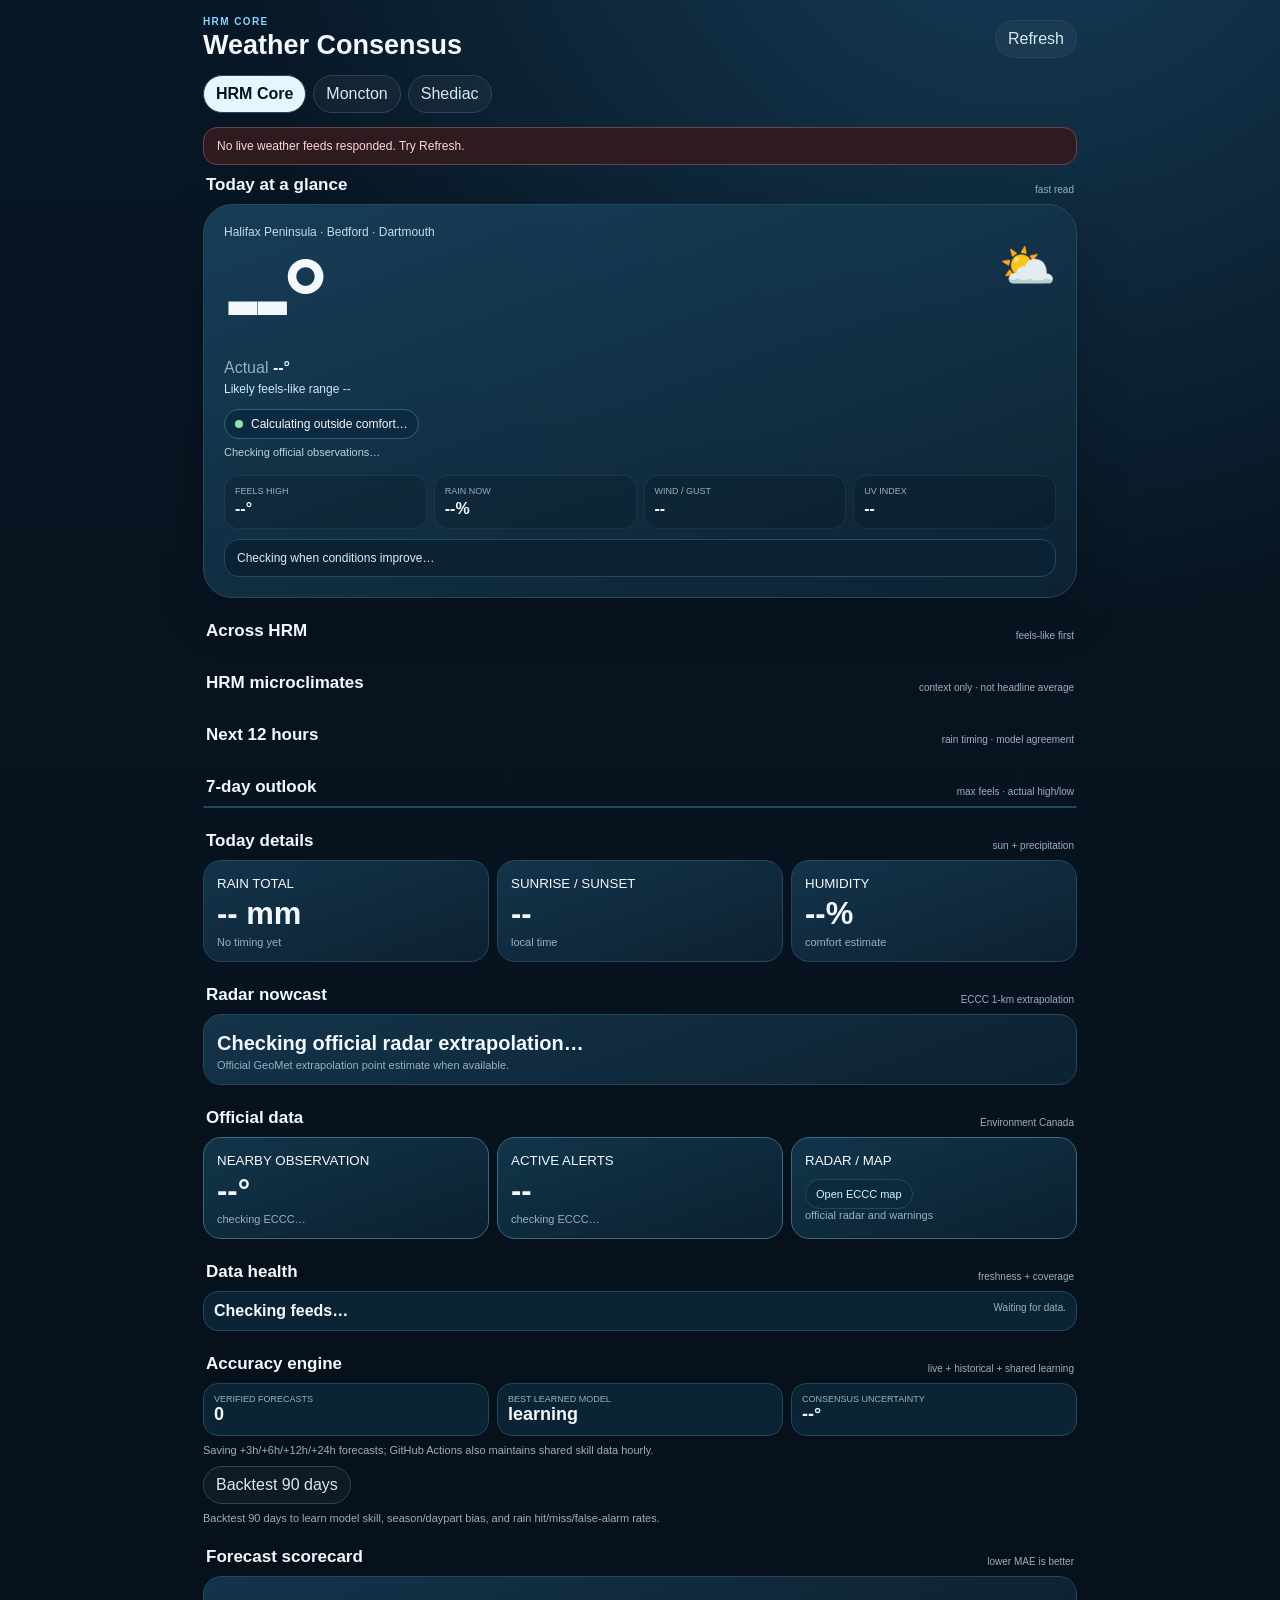
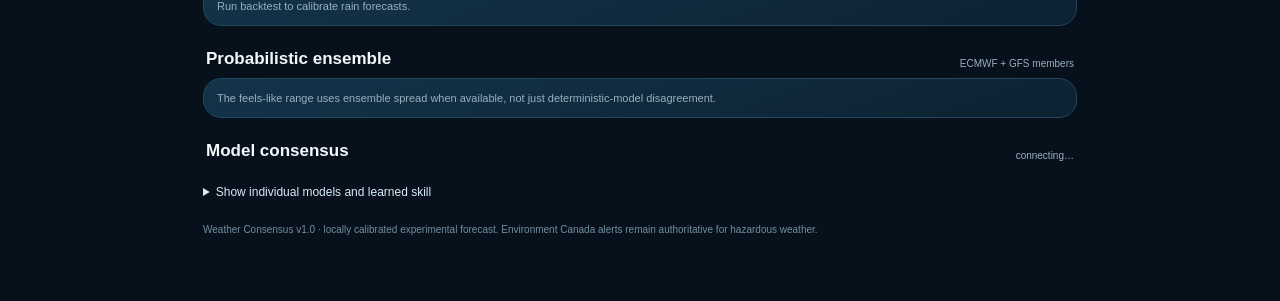
==== index.html @ 2584f8eb "Point permanent app URL to v1.0" ====
<!doctype html><html><head><meta charset="utf-8"><meta name="viewport" content="width=device-width,initial-scale=1"><meta http-equiv="refresh" content="0;url=./app-v6.html?v=10"><script>location.replace('./app-v6.html?v=10')</script><title>Weather Consensus</title></head><body style="background:#07131f;color:white;font-family:-apple-system;padding:24px">Opening Weather Consensus… <a style="color:#75ccff" href="./app-v6.html?v=10">Tap here if it does not open.</a></body></html>
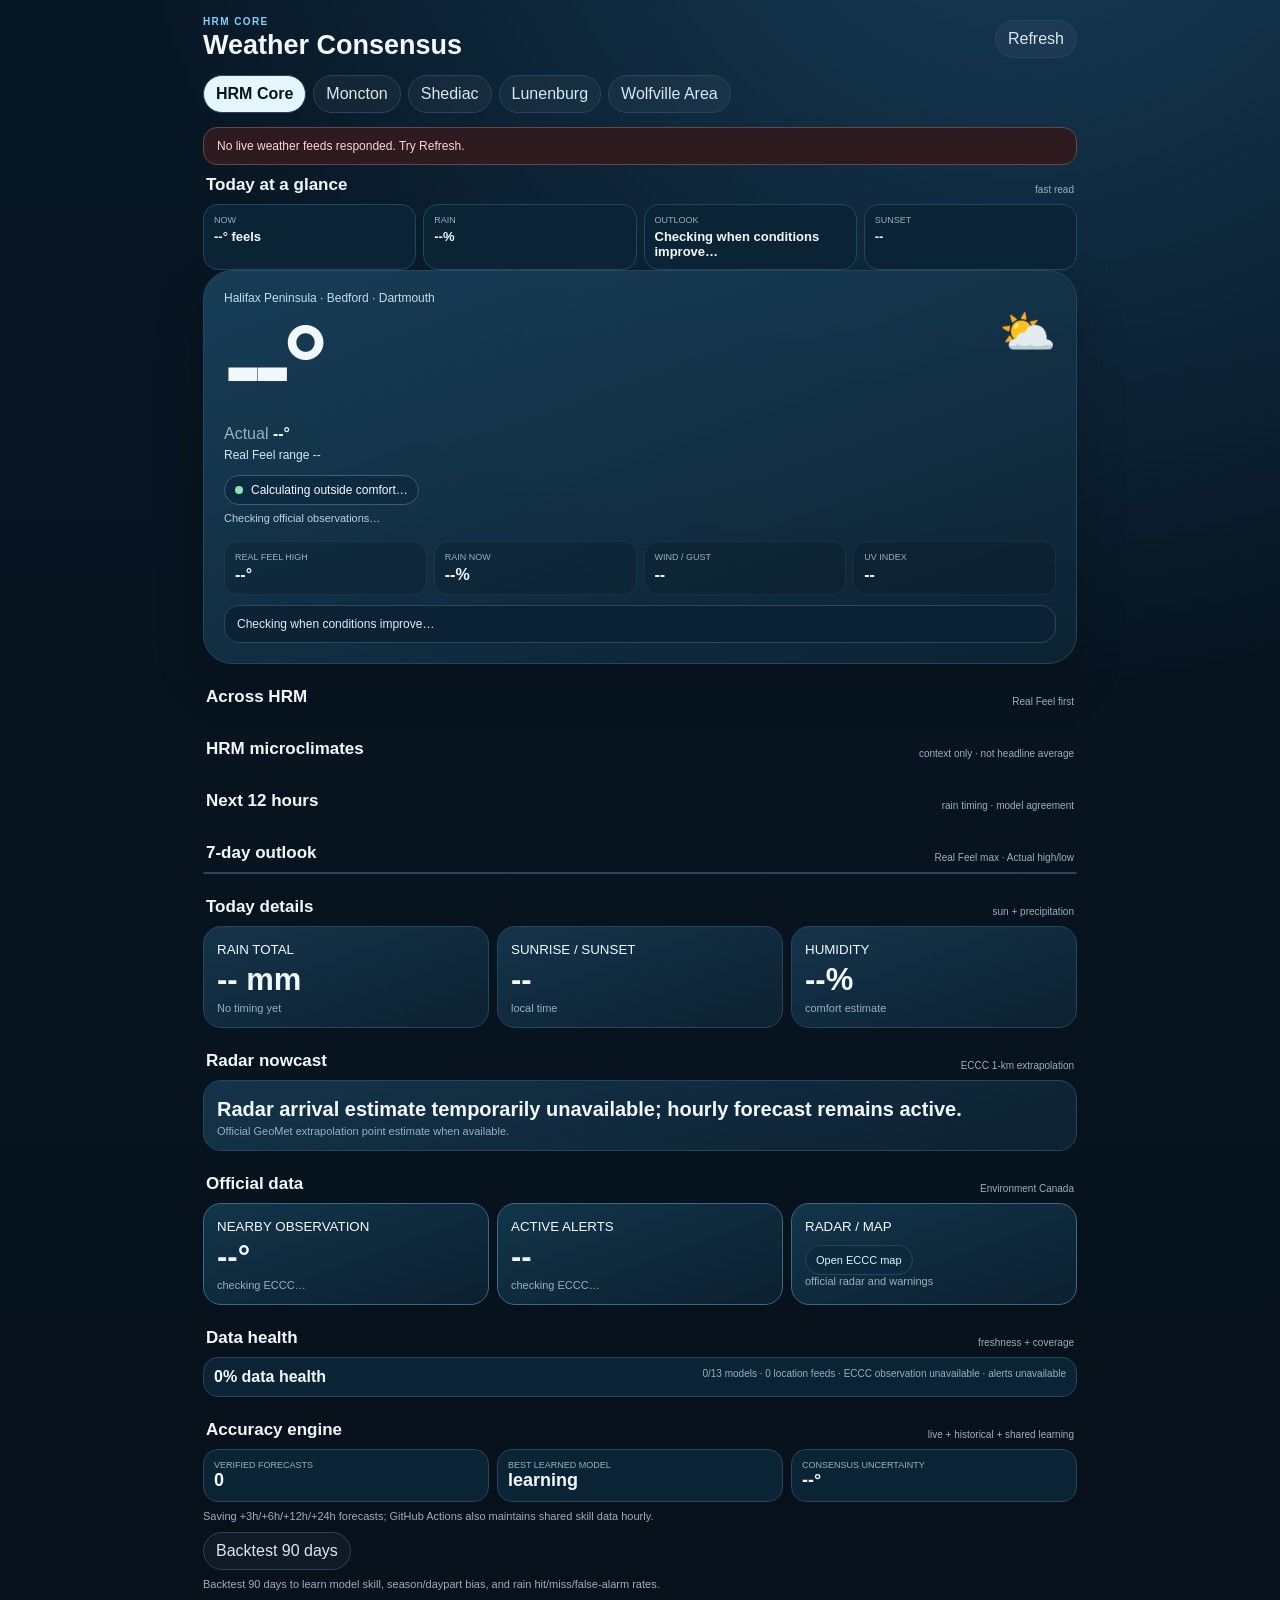
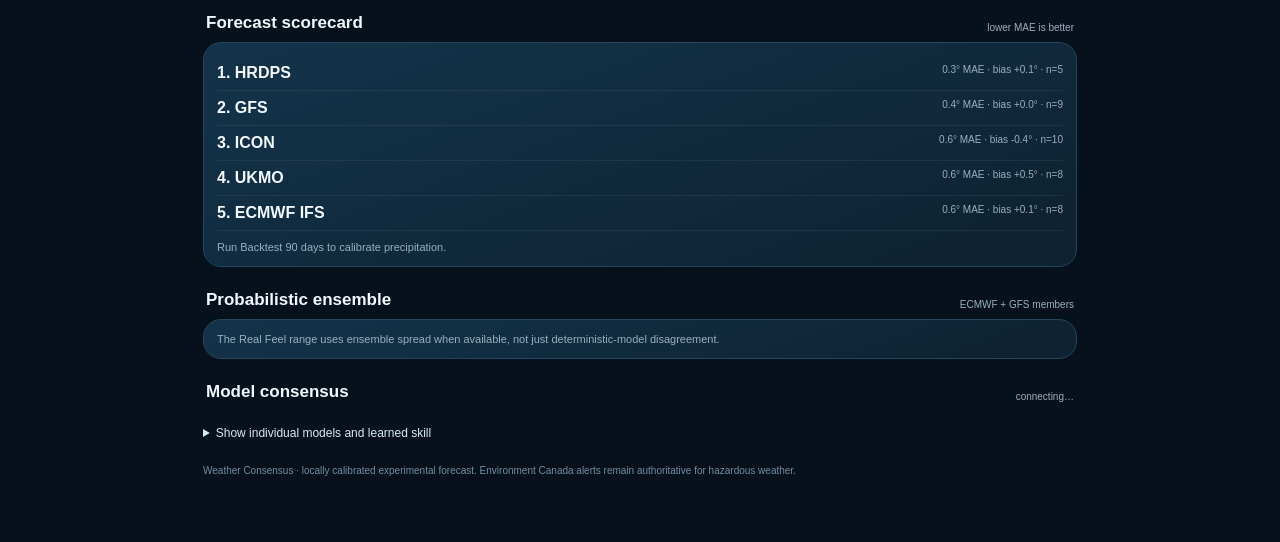
==== commit 0fc1511f: "Point permanent URL to stable app entry" ====
--- a/index.html
+++ b/index.html
@@ -1 +1 @@
-<!doctype html><html><head><meta charset="utf-8"><meta name="viewport" content="width=device-width,initial-scale=1"><meta http-equiv="refresh" content="0;url=./app-v6.html?v=10"><script>location.replace('./app-v6.html?v=10')</script><title>Weather Consensus</title></head><body style="background:#07131f;color:white;font-family:-apple-system;padding:24px">Opening Weather Consensus… <a style="color:#75ccff" href="./app-v6.html?v=10">Tap here if it does not open.</a></body></html>+<!doctype html><html><head><meta charset="utf-8"><meta name="viewport" content="width=device-width,initial-scale=1"><meta http-equiv="refresh" content="0;url=./app.html"><link rel="apple-touch-icon" href="icons/apple-touch-icon.png"><link rel="icon" href="icons/weather-consensus.svg" type="image/svg+xml"><script>location.replace('./app.html')</script><title>Weather Consensus</title></head><body style="background:#07131f;color:white;font-family:-apple-system;padding:24px">Opening Weather Consensus… <a style="color:#75ccff" href="./app.html">Tap here if it does not open.</a></body></html>
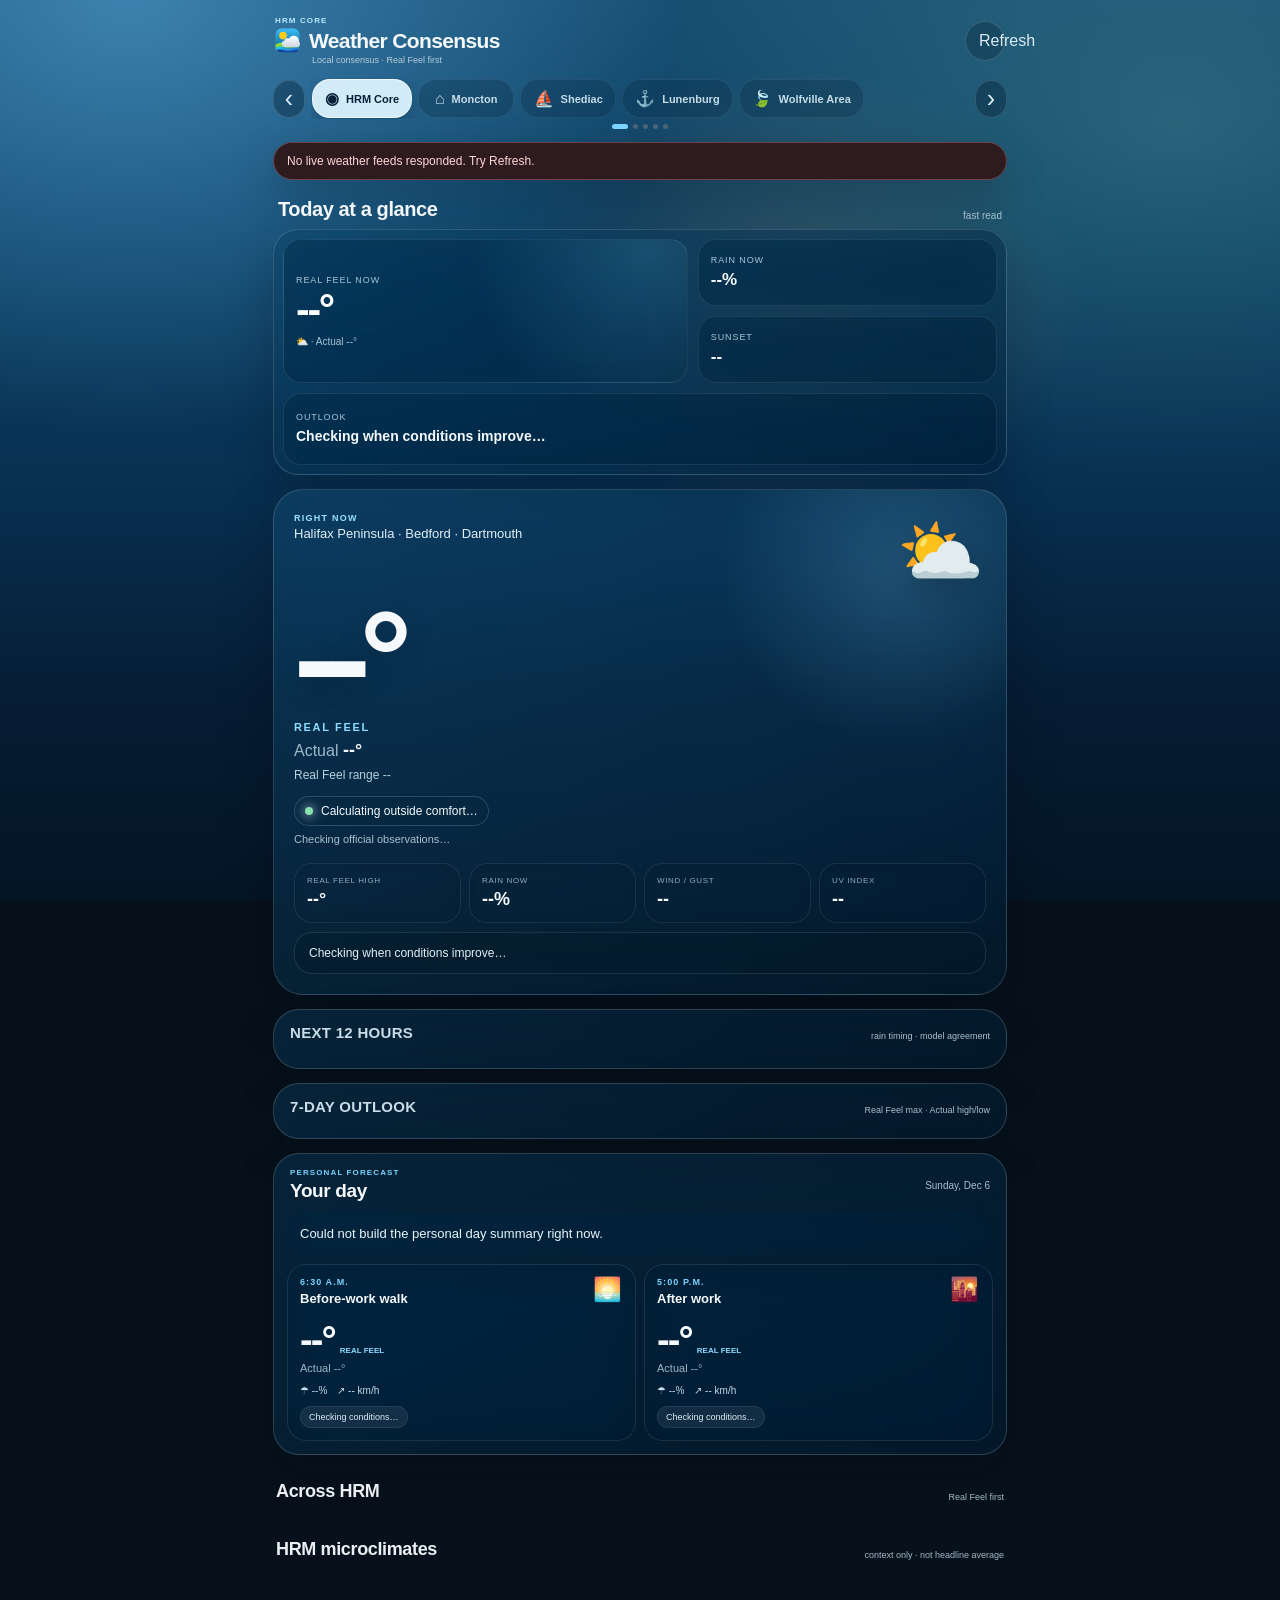
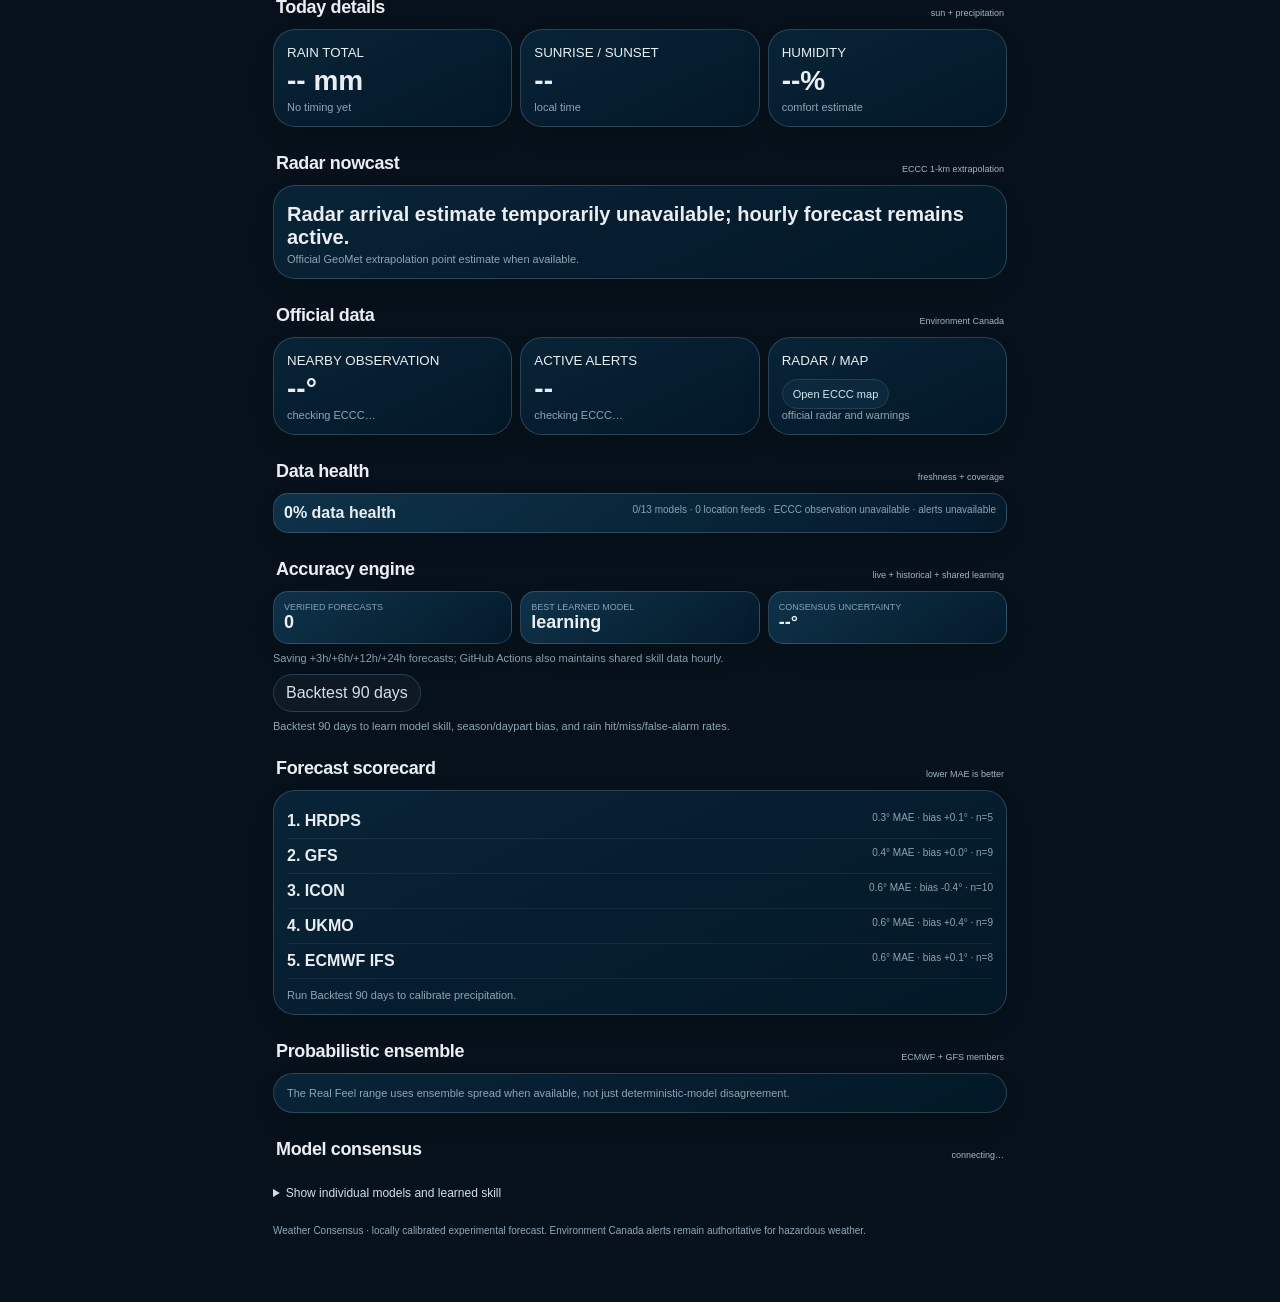
==== commit 3e3d3bbe: "Force iPhone PWA onto release 15" ====
--- a/index.html
+++ b/index.html
@@ -1 +1 @@
-<!doctype html><html><head><meta charset="utf-8"><meta name="viewport" content="width=device-width,initial-scale=1"><meta http-equiv="refresh" content="0;url=./app.html"><link rel="apple-touch-icon" href="icons/apple-touch-icon.png"><link rel="icon" href="icons/weather-consensus.svg" type="image/svg+xml"><script>location.replace('./app.html')</script><title>Weather Consensus</title></head><body style="background:#07131f;color:white;font-family:-apple-system;padding:24px">Opening Weather Consensus… <a style="color:#75ccff" href="./app.html">Tap here if it does not open.</a></body></html>+<!doctype html><html><head><meta charset="utf-8"><meta name="viewport" content="width=device-width,initial-scale=1"><meta http-equiv="Cache-Control" content="no-store, no-cache, must-revalidate"><meta http-equiv="Pragma" content="no-cache"><meta http-equiv="Expires" content="0"><meta http-equiv="refresh" content="0;url=./app.html?release=15"><link rel="apple-touch-icon" href="icons/apple-touch-icon.png?v=2"><link rel="icon" href="icons/weather-consensus.svg" type="image/svg+xml"><script>location.replace('./app.html?release=15')</script><title>Weather Consensus</title></head><body style="background:#07131f;color:white;font-family:-apple-system;padding:24px">Opening Weather Consensus… <a style="color:#75ccff" href="./app.html?release=15">Tap here if it does not open.</a></body></html>
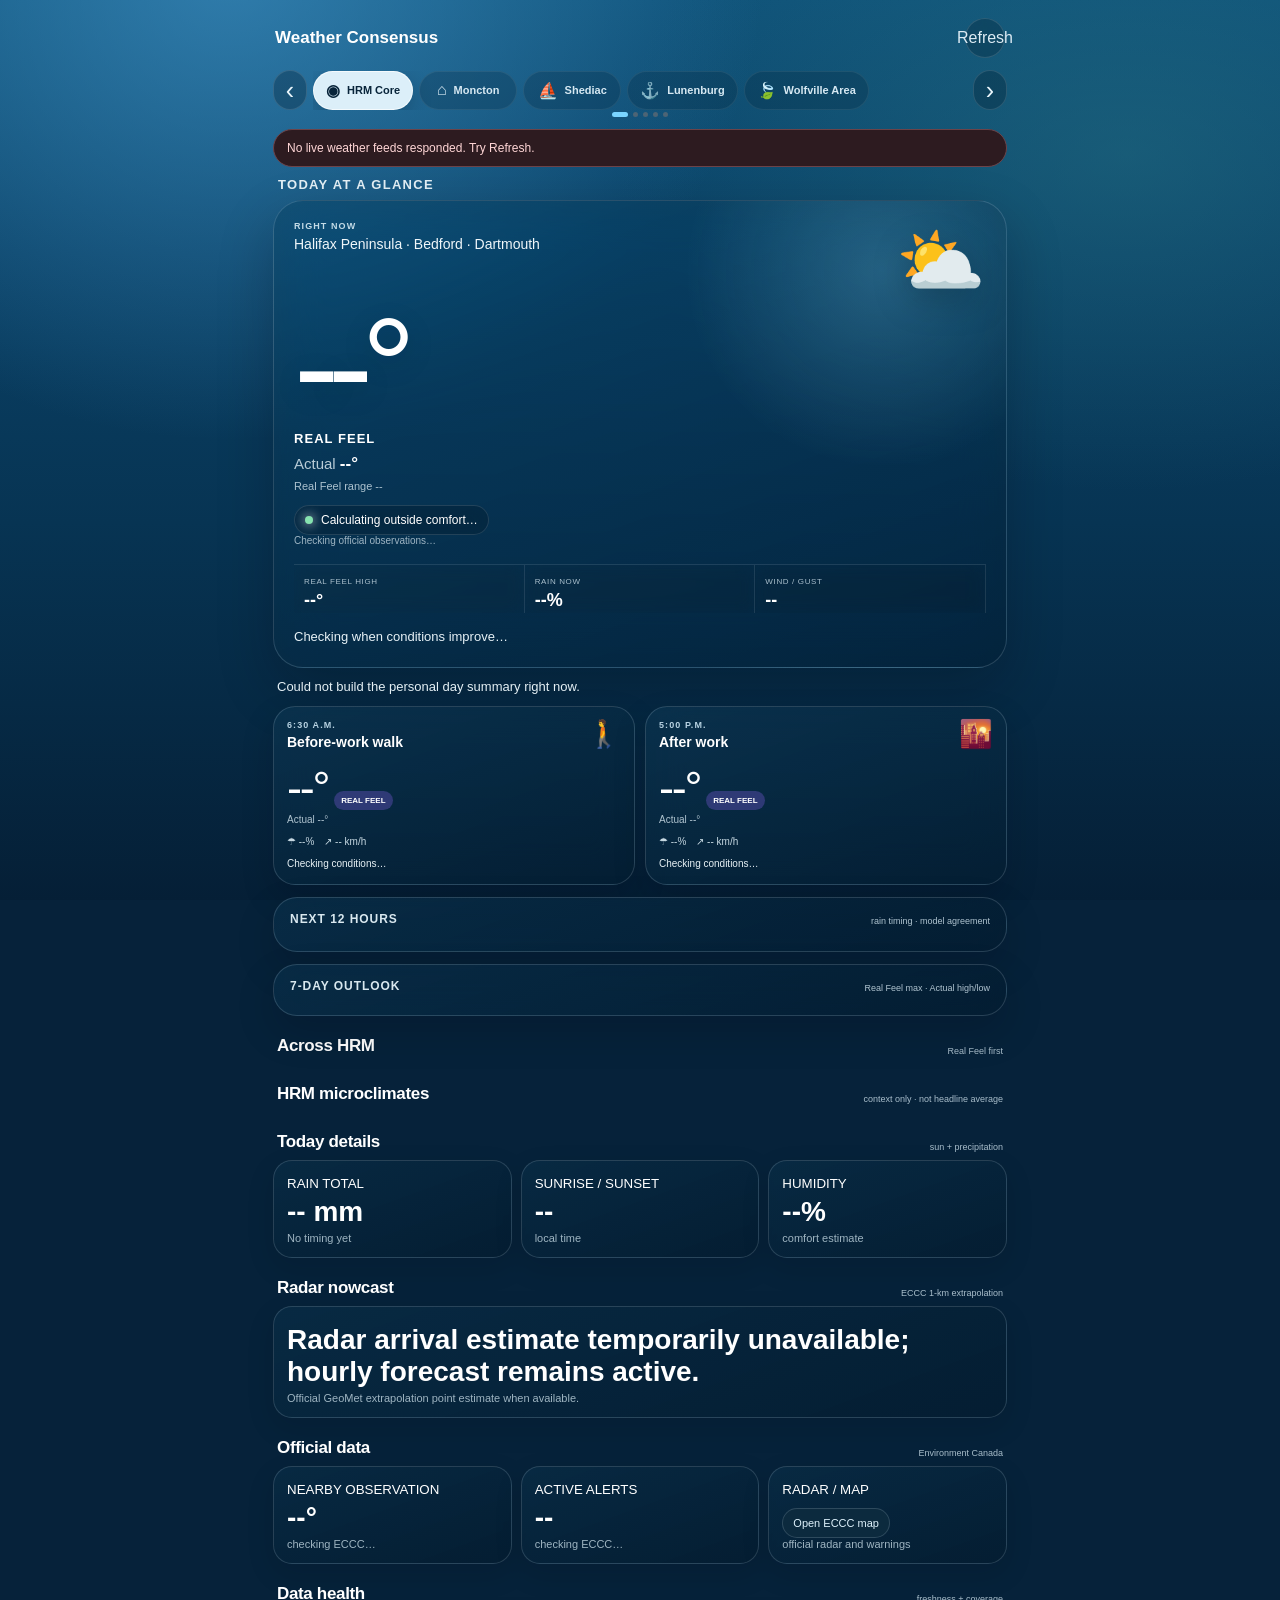
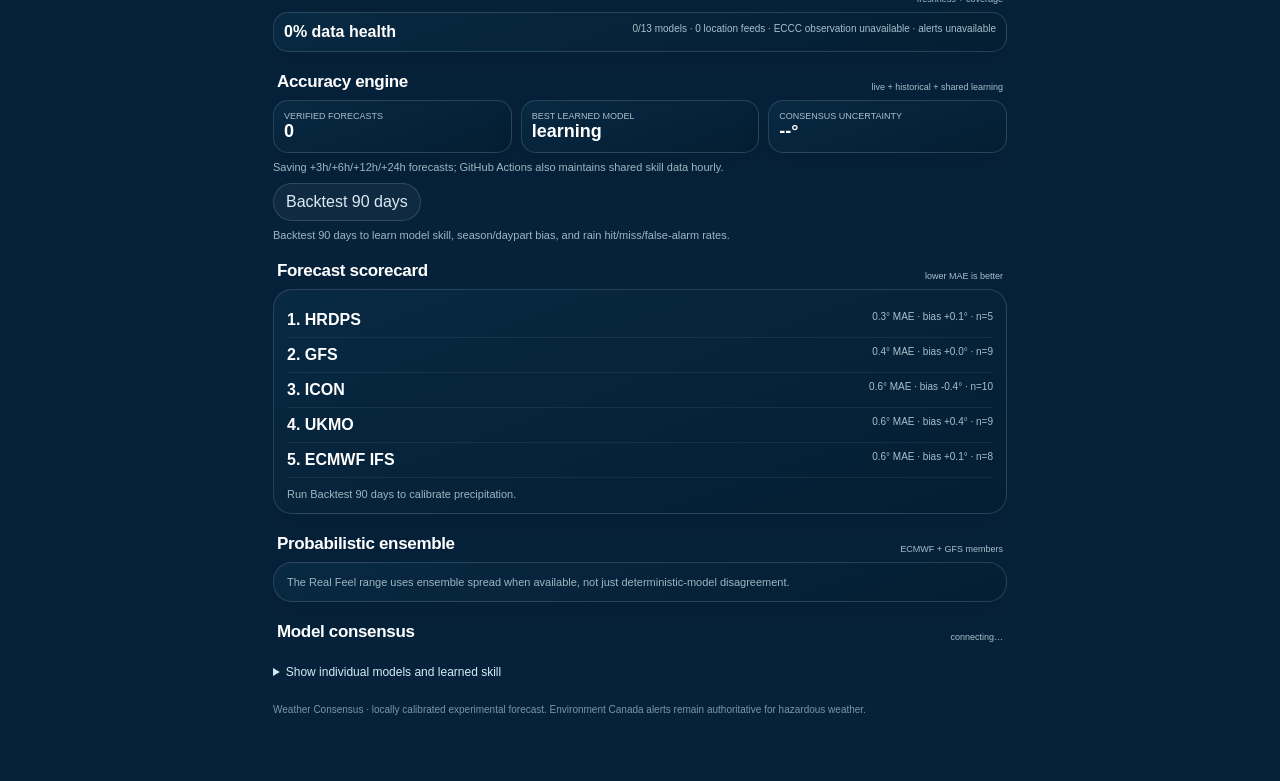
==== commit facd82e4: "Launch consolidated UI release 16" ====
--- a/index.html
+++ b/index.html
@@ -1 +1 @@
-<!doctype html><html><head><meta charset="utf-8"><meta name="viewport" content="width=device-width,initial-scale=1"><meta http-equiv="Cache-Control" content="no-store, no-cache, must-revalidate"><meta http-equiv="Pragma" content="no-cache"><meta http-equiv="Expires" content="0"><meta http-equiv="refresh" content="0;url=./app.html?release=15"><link rel="apple-touch-icon" href="icons/apple-touch-icon.png?v=2"><link rel="icon" href="icons/weather-consensus.svg" type="image/svg+xml"><script>location.replace('./app.html?release=15')</script><title>Weather Consensus</title></head><body style="background:#07131f;color:white;font-family:-apple-system;padding:24px">Opening Weather Consensus… <a style="color:#75ccff" href="./app.html?release=15">Tap here if it does not open.</a></body></html>+<!doctype html><html><head><meta charset="utf-8"><meta name="viewport" content="width=device-width,initial-scale=1"><meta http-equiv="Cache-Control" content="no-store, no-cache, must-revalidate"><meta http-equiv="Pragma" content="no-cache"><meta http-equiv="Expires" content="0"><meta http-equiv="refresh" content="0;url=./app.html?release=16"><link rel="apple-touch-icon" sizes="180x180" href="icons/apple-touch-icon.png?v=16"><link rel="icon" href="icons/weather-consensus.svg?v=16" type="image/svg+xml"><script>location.replace('./app.html?release=16')</script><title>Weather Consensus</title></head><body style="background:#06223a;color:white;font-family:-apple-system;padding:24px">Opening Weather Consensus… <a style="color:#8bdcff" href="./app.html?release=16">Tap here if it does not open.</a></body></html>
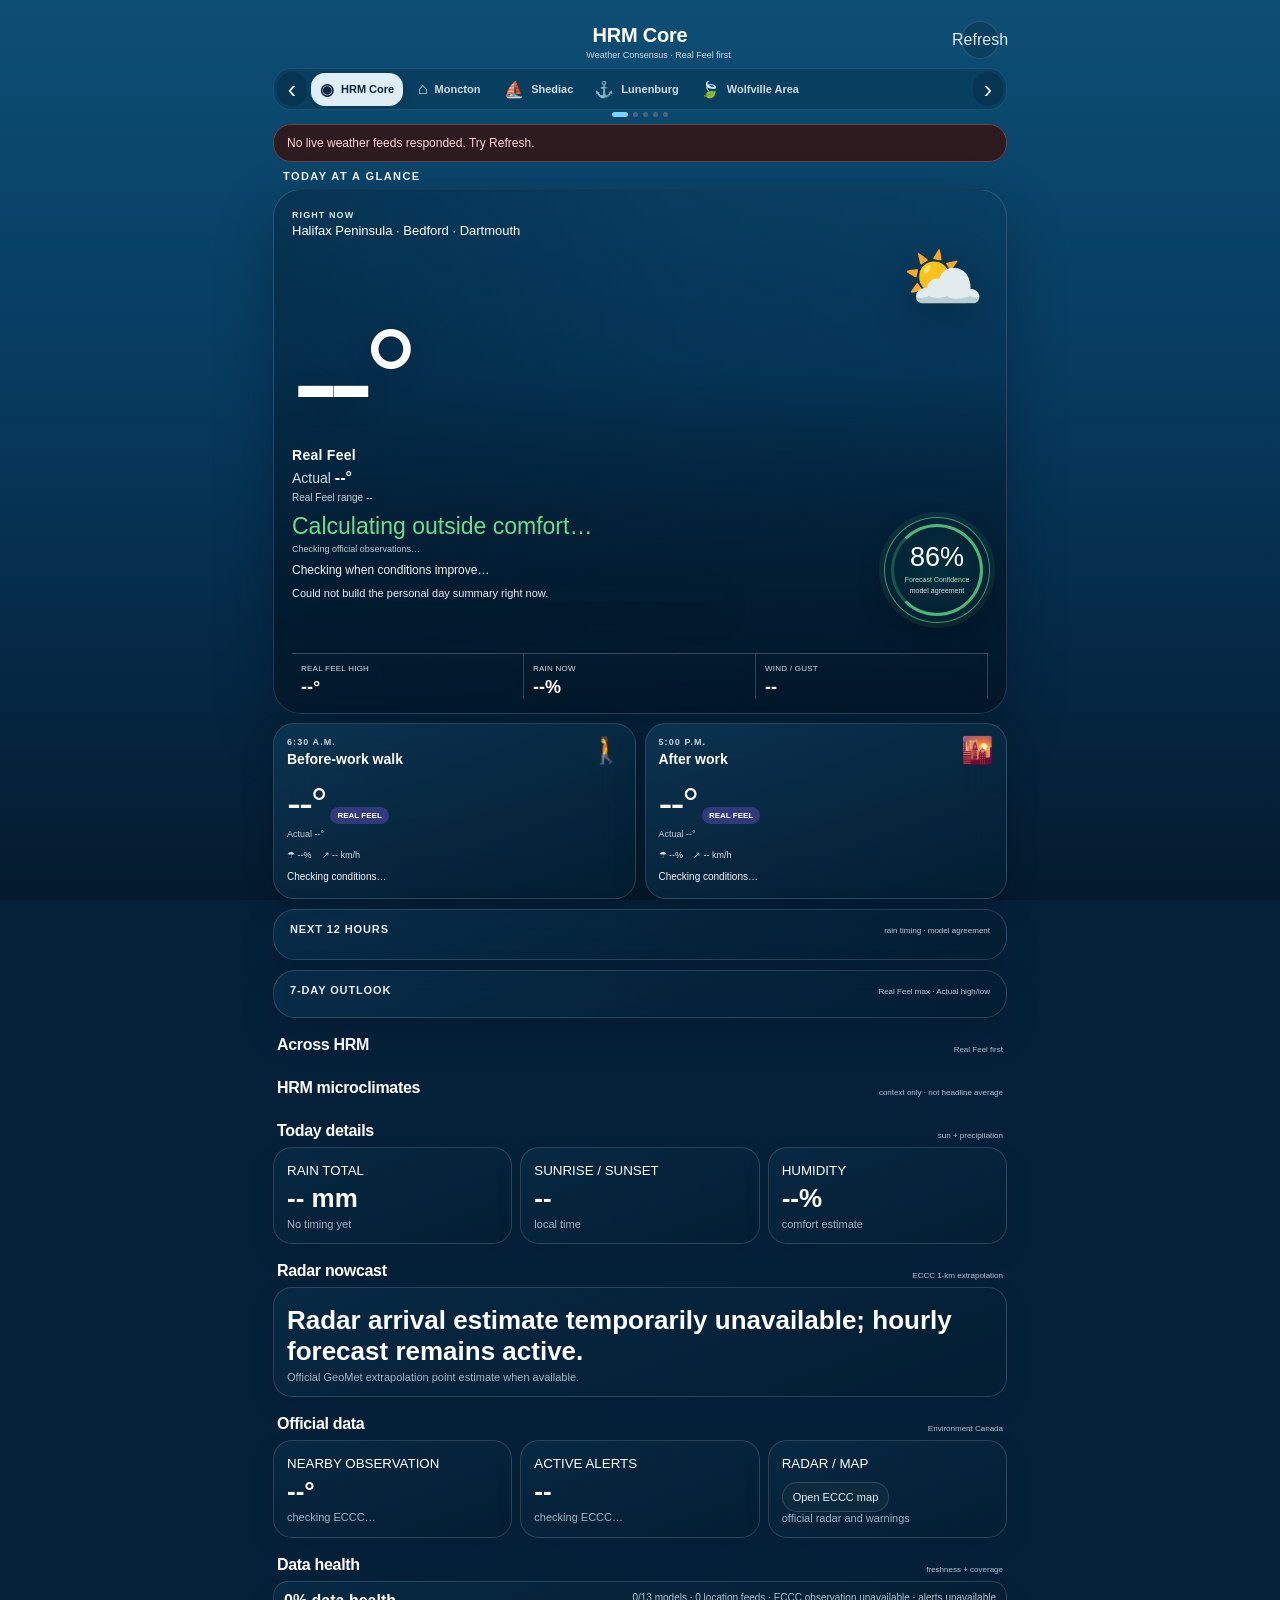
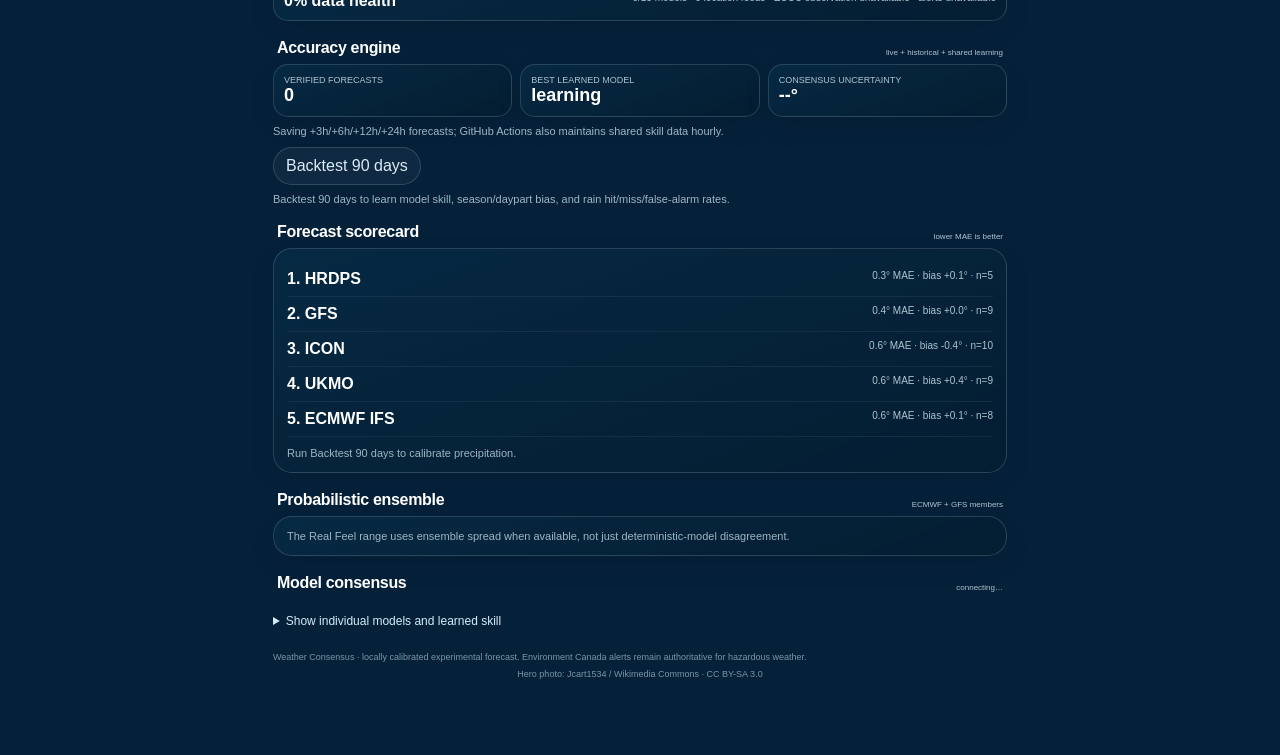
==== commit 23146075: "Launch Weather Consensus release 17" ====
--- a/index.html
+++ b/index.html
@@ -1 +1 @@
-<!doctype html><html><head><meta charset="utf-8"><meta name="viewport" content="width=device-width,initial-scale=1"><meta http-equiv="Cache-Control" content="no-store, no-cache, must-revalidate"><meta http-equiv="Pragma" content="no-cache"><meta http-equiv="Expires" content="0"><meta http-equiv="refresh" content="0;url=./app.html?release=16"><link rel="apple-touch-icon" sizes="180x180" href="icons/apple-touch-icon.png?v=16"><link rel="icon" href="icons/weather-consensus.svg?v=16" type="image/svg+xml"><script>location.replace('./app.html?release=16')</script><title>Weather Consensus</title></head><body style="background:#06223a;color:white;font-family:-apple-system;padding:24px">Opening Weather Consensus… <a style="color:#8bdcff" href="./app.html?release=16">Tap here if it does not open.</a></body></html>+<!doctype html><html><head><meta charset="utf-8"><meta name="viewport" content="width=device-width,initial-scale=1"><meta http-equiv="Cache-Control" content="no-store, no-cache, must-revalidate"><meta http-equiv="Pragma" content="no-cache"><meta http-equiv="Expires" content="0"><meta http-equiv="refresh" content="0;url=./app.html?release=17"><link rel="apple-touch-icon" sizes="180x180" href="icons/apple-touch-icon.png?v=16"><link rel="icon" href="icons/weather-consensus.svg?v=16" type="image/svg+xml"><script>location.replace('./app.html?release=17')</script><title>Weather Consensus</title></head><body style="background:#05213a;color:white;font-family:-apple-system;padding:24px">Opening Weather Consensus… <a style="color:#8bdcff" href="./app.html?release=17">Tap here if it does not open.</a></body></html>
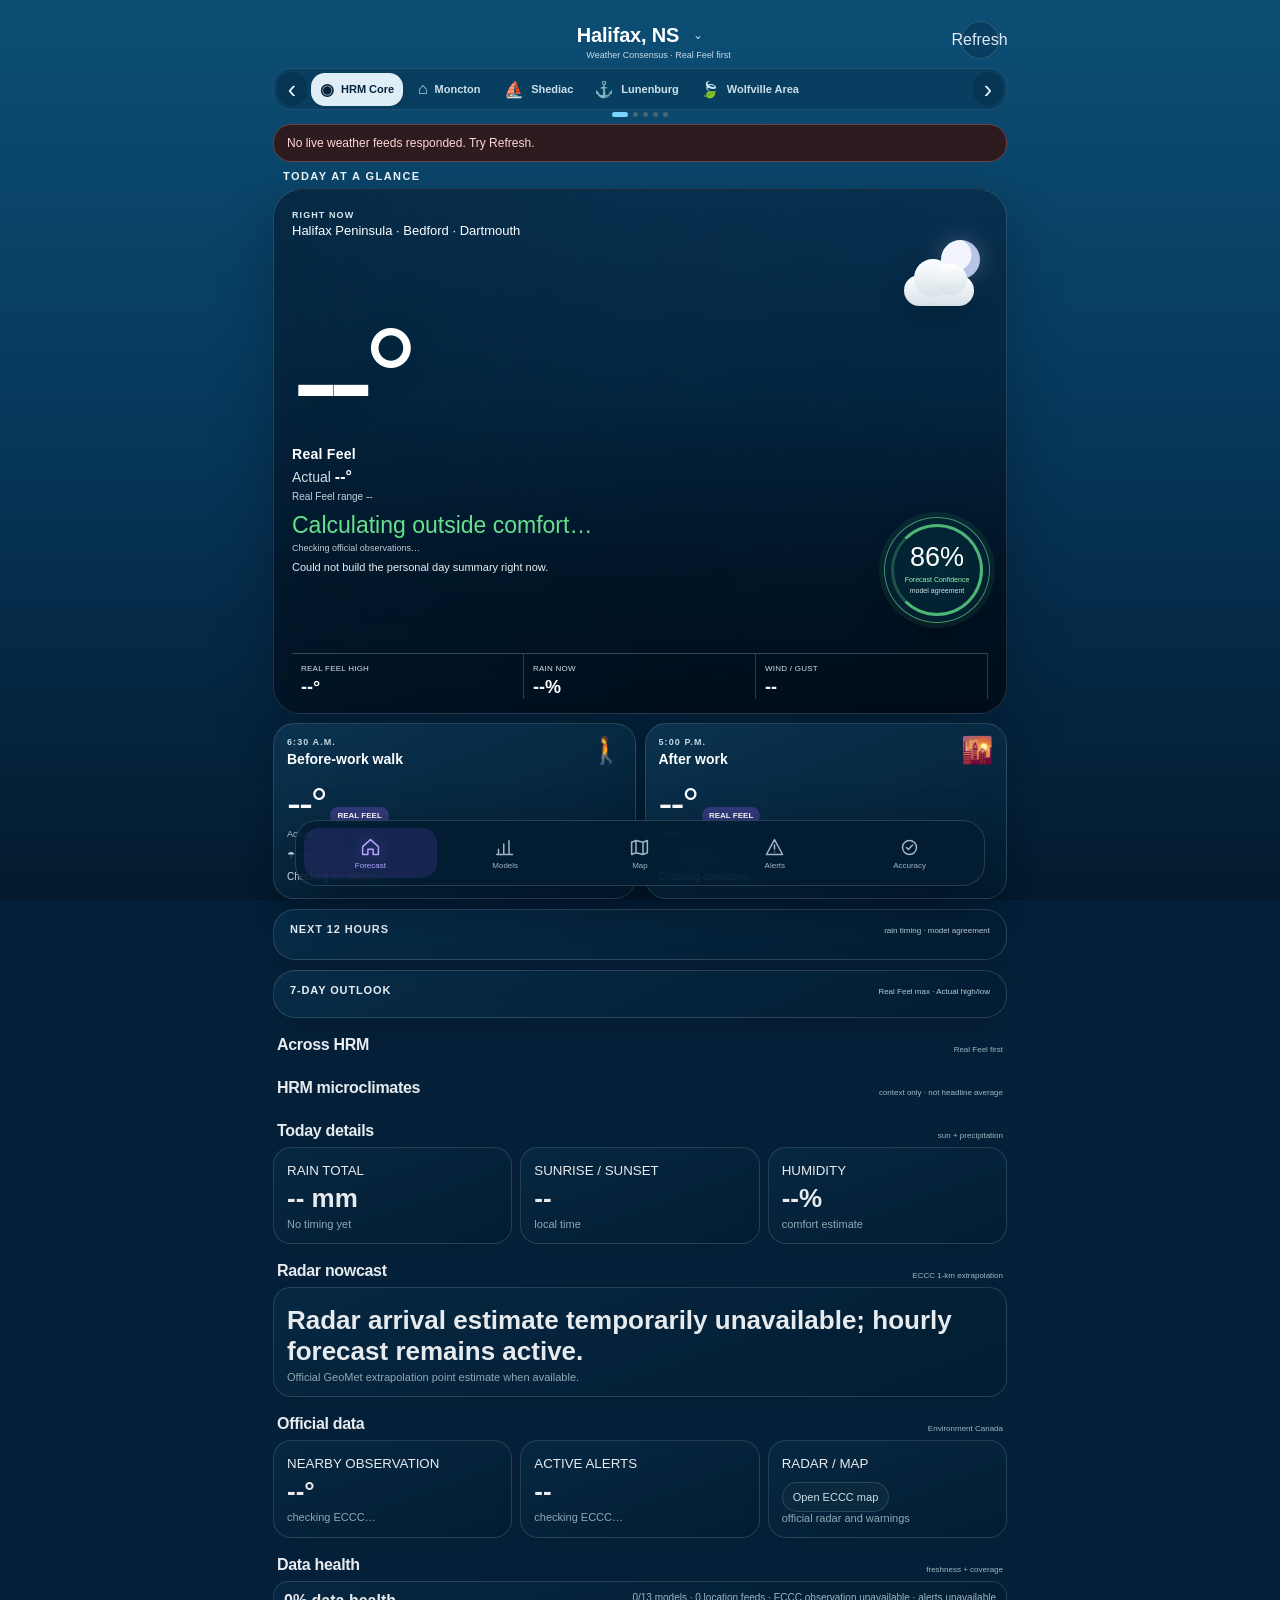
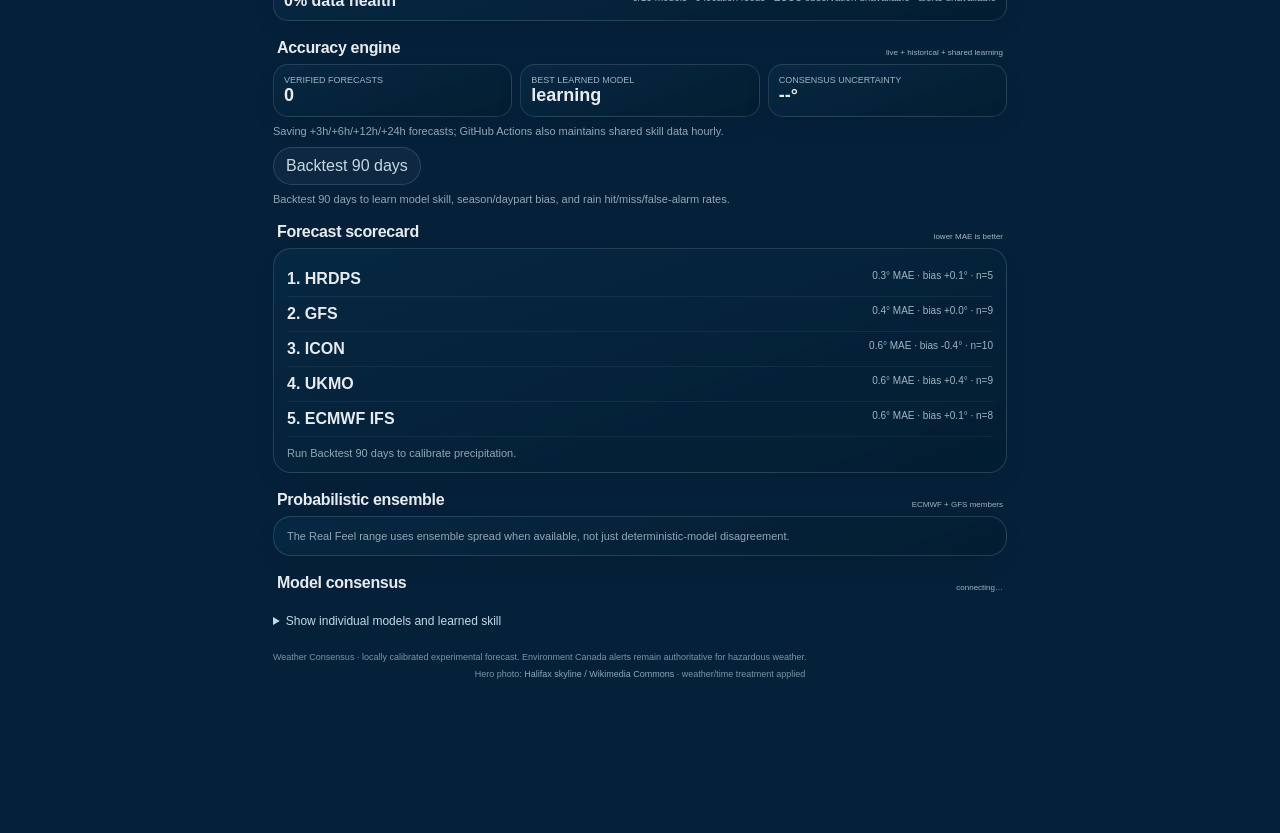
==== commit d52fcebc: "Point permanent URL to release 19" ====
--- a/index.html
+++ b/index.html
@@ -1 +1 @@
-<!doctype html><html><head><meta charset="utf-8"><meta name="viewport" content="width=device-width,initial-scale=1"><meta http-equiv="Cache-Control" content="no-store, no-cache, must-revalidate"><meta http-equiv="Pragma" content="no-cache"><meta http-equiv="Expires" content="0"><meta http-equiv="refresh" content="0;url=./app.html?release=17"><link rel="apple-touch-icon" sizes="180x180" href="icons/apple-touch-icon.png?v=16"><link rel="icon" href="icons/weather-consensus.svg?v=16" type="image/svg+xml"><script>location.replace('./app.html?release=17')</script><title>Weather Consensus</title></head><body style="background:#05213a;color:white;font-family:-apple-system;padding:24px">Opening Weather Consensus… <a style="color:#8bdcff" href="./app.html?release=17">Tap here if it does not open.</a></body></html>+<!doctype html><html><head><meta charset="utf-8"><meta name="viewport" content="width=device-width,initial-scale=1"><meta http-equiv="Cache-Control" content="no-store, no-cache, must-revalidate"><meta http-equiv="Pragma" content="no-cache"><meta http-equiv="Expires" content="0"><meta http-equiv="refresh" content="0;url=./app.html?release=19"><link rel="apple-touch-icon" sizes="180x180" href="icons/apple-touch-icon.png?v=16"><link rel="icon" href="icons/weather-consensus.svg?v=16" type="image/svg+xml"><script>location.replace('./app.html?release=19')</script><title>Weather Consensus</title></head><body style="background:#05213a;color:white;font-family:-apple-system;padding:24px">Opening Weather Consensus… <a style="color:#8bdcff" href="./app.html?release=19">Tap here if it does not open.</a></body></html>
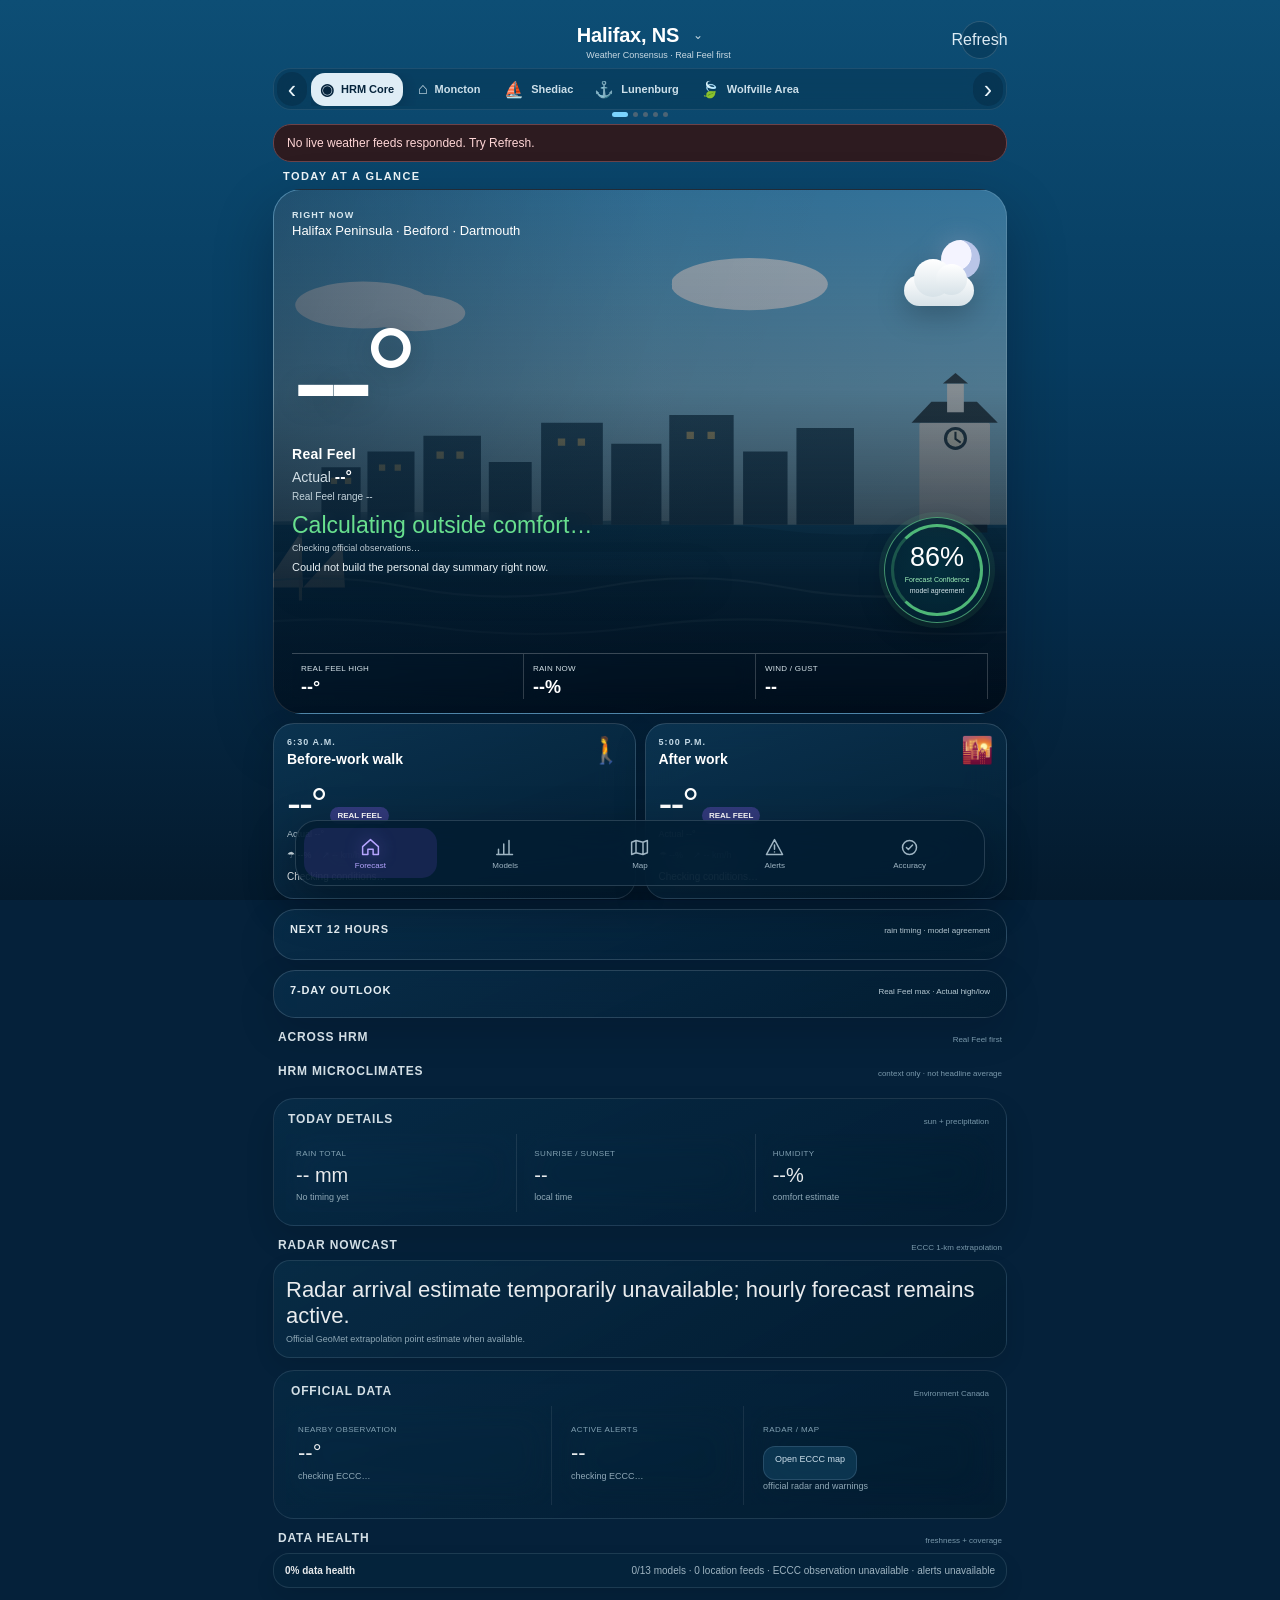
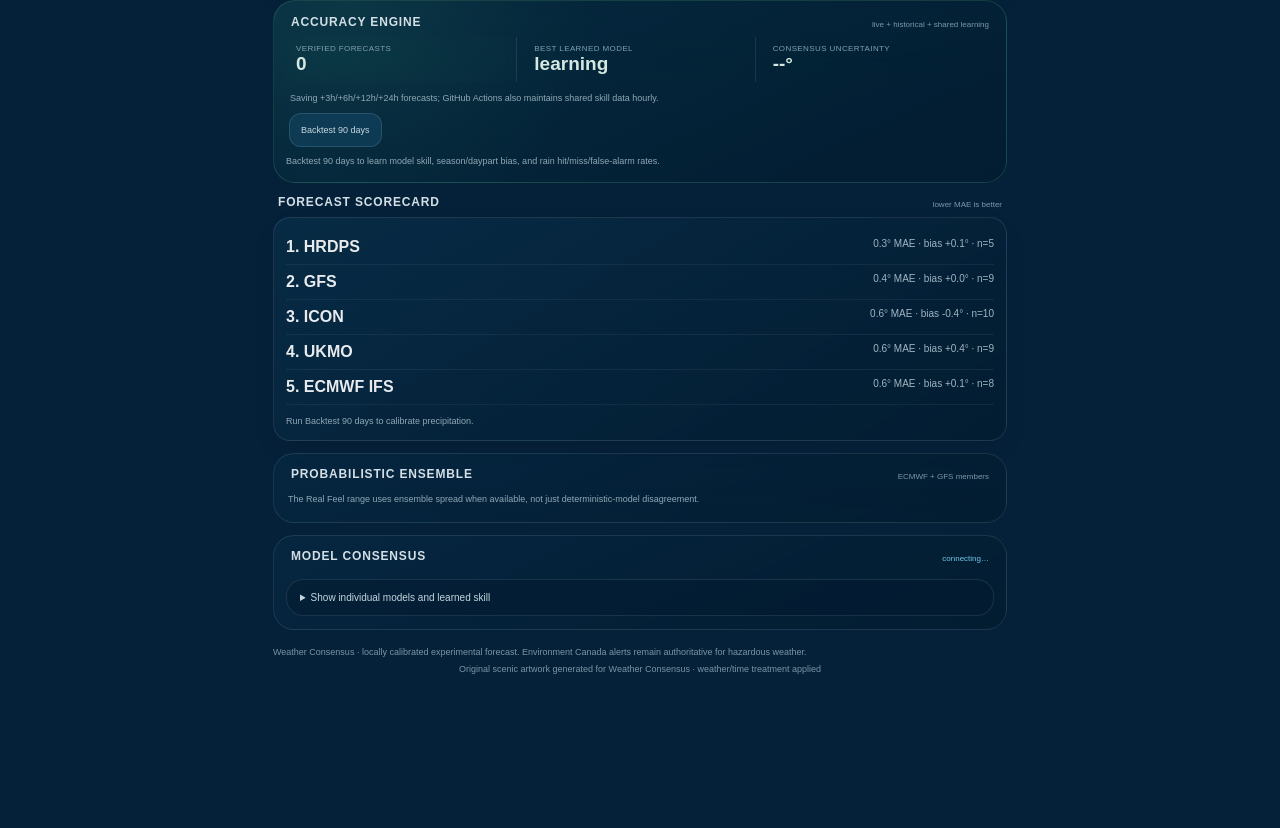
==== commit 6bfd355d: "Keep root as the single app URL" ====
--- a/index.html
+++ b/index.html
@@ -1 +1 @@
-<!doctype html><html><head><meta charset="utf-8"><meta name="viewport" content="width=device-width,initial-scale=1"><meta http-equiv="Cache-Control" content="no-store, no-cache, must-revalidate"><meta http-equiv="Pragma" content="no-cache"><meta http-equiv="Expires" content="0"><meta http-equiv="refresh" content="0;url=./app.html?release=19"><link rel="apple-touch-icon" sizes="180x180" href="icons/apple-touch-icon.png?v=16"><link rel="icon" href="icons/weather-consensus.svg?v=16" type="image/svg+xml"><script>location.replace('./app.html?release=19')</script><title>Weather Consensus</title></head><body style="background:#05213a;color:white;font-family:-apple-system;padding:24px">Opening Weather Consensus… <a style="color:#8bdcff" href="./app.html?release=19">Tap here if it does not open.</a></body></html>+<!doctype html><html><head><meta charset="utf-8"><meta name="viewport" content="width=device-width,initial-scale=1,viewport-fit=cover"><meta http-equiv="Cache-Control" content="no-store, no-cache, must-revalidate"><meta http-equiv="refresh" content="0;url=./app.html"><link rel="apple-touch-icon" sizes="180x180" href="icons/apple-touch-icon.png?v=16"><link rel="icon" href="icons/weather-consensus.svg?v=16" type="image/svg+xml"><script>location.replace('./app.html'+location.search+location.hash)</script><title>Weather Consensus</title></head><body style="background:#05213a;color:white;font-family:-apple-system;padding:24px">Opening Weather Consensus…</body></html>
